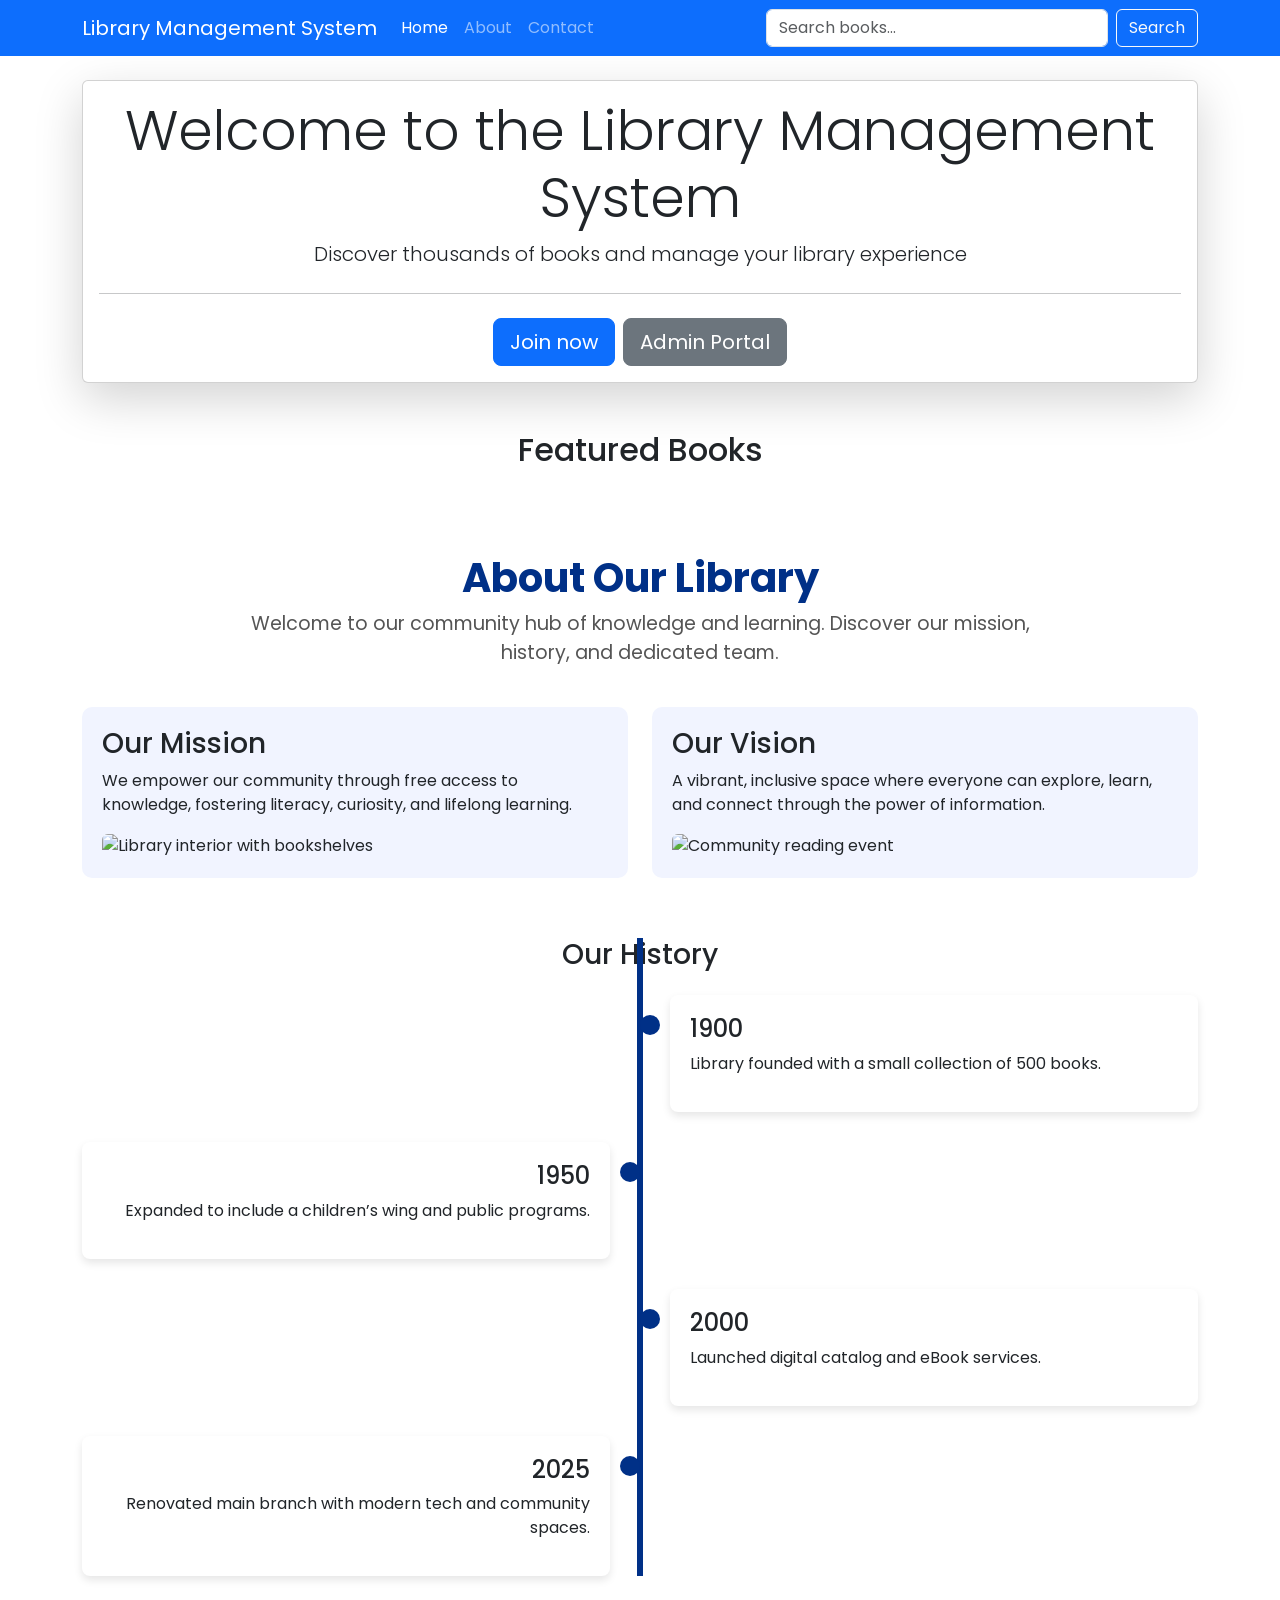
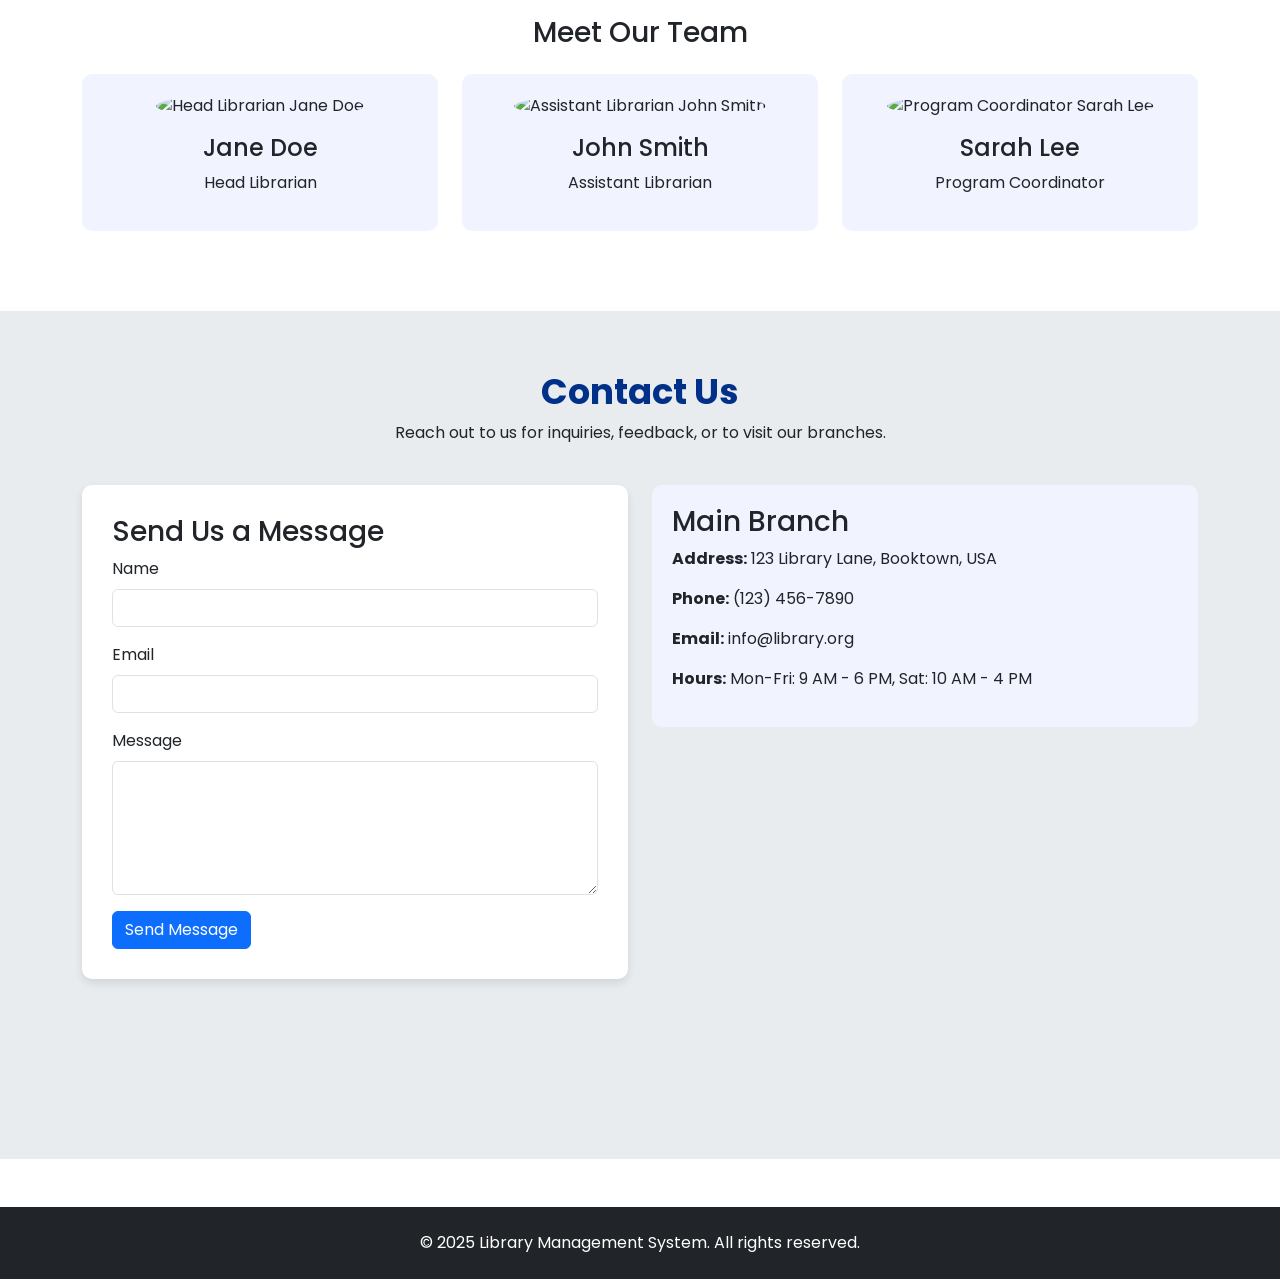
==== html files/index.html @ 6f48583d "working on the membership page" ====
<!DOCTYPE html>
<html lang="en">
<head>
    <meta charset="UTF-8">
    <meta name="viewport" content="width=device-width, initial-scale=1.0">
    <title>Library Management System</title>
    <link href="https://cdn.jsdelivr.net/npm/bootstrap@5.3.0-alpha1/dist/css/bootstrap.min.css" rel="stylesheet">
    <link rel="stylesheet" href="https://cdnjs.cloudflare.com/ajax/libs/animate.css/4.1.1/animate.min.css"/>
    <link rel="stylesheet" href="../style.css">
</head>
<body>
    <!-- Navigation Bar -->
    <nav class="navbar navbar-expand-lg navbar-dark bg-primary sticky-top">
        <div class="container">
            <a class="navbar-brand animate_animated animatepulse animate_infinite" href="#">
                <i class="bi bi-book"></i> Library Management System
            </a>
            <button class="navbar-toggler" type="button" data-bs-toggle="collapse" data-bs-target="#navbarNav">
                <span class="navbar-toggler-icon"></span>
            </button>
            <div class="collapse navbar-collapse" id="navbarNav">
                <ul class="navbar-nav me-auto">
                    <li class="nav-item">
                        <a class="nav-link active" href="index.html">Home</a>
                    </li>
                    <li class="nav-item">
                        <a class="nav-link" href="#about">About</a>
                    </li>
                    <li class="nav-item">
                        <a class="nav-link" href="#contact">Contact</a>
                    </li>
                </ul>
                <form class="d-flex" id="searchForm">
                    <input class="form-control me-2" type="search" id="searchInput" placeholder="Search books...">
                    <button class="btn btn-outline-light" type="submit">Search</button>
                </form>
            </div>
        </div>
    </nav>

    <!-- Main Content -->
    <div class="container mt-4">
        <div class="row">
            <div class="col-12">
                <div class="card shadow-lg animate_animated animate_fadeIn">
                    <div class="card-body text-center">
                        <h1 class="display-4">Welcome to the Library Management System</h1>
                        <p class="lead">Discover thousands of books and manage your library experience</p>
                        <hr class="my-4">
                        <div class="d-grid gap-2 d-md-flex justify-content-md-center">
                            <a href="./login.html" class="btn btn-primary btn-lg animate_animated animate_pulse">Join now</a>
                            <a href="adminlogin.html" class="btn btn-secondary btn-lg animate_animated animate_pulse">Admin Portal</a>
                        </div>
                    </div>
                </div>
            </div>
        </div>

        <!-- Featured Books Section -->
        <h2 class="mt-5 mb-4 text-center">Featured Books</h2>
        <div class="row" id="featuredBooks">
            <!-- Featured books will be loaded here dynamically -->
            <div class="d-flex justify-content-center">
                <div  id="stories" class="container-fluid d-flex justify-content-center align">
                  
                    <span class="visually-hidden">Loading...</span>
                </div>
            </div>
        </div>
    </div>

    

  <div class="modal fade" id="exampleModal" tabindex="-1" aria-labelledby="exampleModalLabel" aria-hidden="true">
    <div class="modal-dialog">
      <div class="modal-content">
        <div class="modal-header">
          <h1 class="modal-title fs-5" id="exampleModalLabel">Login to the Dashboard to proceed
</h1>
          <button type="button" class="btn-close" data-bs-dismiss="modal" aria-label="Close"></button>
        </div>
        <div class="modal-body">
            Click on login to procced 
        </div>
        <div class="modal-footer">
          <button type="button" class="btn btn-secondary" data-bs-dismiss="modal">Close</button>
          <button type="button" class="btn btn-primary"><a href="./login.html" style="color: white; text-decoration: none;">Proceed</a></button>
        </div>
      </div>
    </div>
  </div>

  
  <section id="about">
    <div class="container">
        <div class="about-header">
            <h1>About Our Library</h1>
            <p>Welcome to our community hub of knowledge and learning. Discover our mission, history, and dedicated team.</p>
        </div>
        <div class="row">
            <!-- Mission Statement -->
            <div class="col-md-6">
                <div class="mission-card">
                    <h3>Our Mission</h3>
                    <p>We empower our community through free access to knowledge, fostering literacy, curiosity, and lifelong learning.</p>
                    <img src="https://via.placeholder.com/300x200?text=Library+Interior" alt="Library interior with bookshelves" class="img-fluid rounded">
                </div>
            </div>
            <!-- Vision -->
            <div class="col-md-6">
                <div class="mission-card">
                    <h3>Our Vision</h3>
                    <p>A vibrant, inclusive space where everyone can explore, learn, and connect through the power of information.</p>
                    <img src="https://via.placeholder.com/300x200?text=Community+Reading" alt="Community reading event" class="img-fluid rounded">
                </div>
            </div>
        </div>
        <!-- History Timeline -->
        <div class="timeline">
            <h3 class="text-center mb-4">Our History</h3>
            <div class="timeline-item">
                <div class="timeline-content">
                    <h4>1900</h4>
                    <p>Library founded with a small collection of 500 books.</p>
                </div>
            </div>
            <div class="timeline-item">
                <div class="timeline-content">
                    <h4>1950</h4>
                    <p>Expanded to include a children’s wing and public programs.</p>
                </div>
            </div>
            <div class="timeline-item">
                <div class="timeline-content">
                    <h4>2000</h4>
                    <p>Launched digital catalog and eBook services.</p>
                </div>
            </div>
            <div class="timeline-item">
                <div class="timeline-content">
                    <h4>2025</h4>
                    <p>Renovated main branch with modern tech and community spaces.</p>
                </div>
            </div>
        </div>
        <!-- Team -->
        <div class="row">
            <h3 class="text-center mb-4">Meet Our Team</h3>
            <div class="col-md-4">
                <div class="team-card text-center">
                    <img src="https://via.placeholder.com/150?text=Librarian" alt="Head Librarian Jane Doe" class="rounded-circle mb-3">
                    <h4>Jane Doe</h4>
                    <p>Head Librarian</p>
                </div>
            </div>
            <div class="col-md-4">
                <div class="team-card text-center">
                    <img src="https://via.placeholder.com/150?text=Assistant" alt="Assistant Librarian John Smith" class="rounded-circle mb-3">
                    <h4>John Smith</h4>
                    <p>Assistant Librarian</p>
                </div>
            </div>
            <div class="col-md-4">
                <div class="team-card text-center">
                    <img src="https://via.placeholder.com/150?text=Coordinator" alt="Program Coordinator Sarah Lee" class="rounded-circle mb-3">
                    <h4>Sarah Lee</h4>
                    <p>Program Coordinator</p>
                </div>
            </div>
        </div>
    </div>
</section>


 <!-- Contact Us Section -->
 <section id="contact">
    <div class="container">
        <div class="contact-header">
            <h2>Contact Us</h2>
            <p>Reach out to us for inquiries, feedback, or to visit our branches.</p>
        </div>
        <div class="row">
            <!-- Contact Form -->
            <div class="col-md-6">
                <div class="contact-form">
                    <h3>Send Us a Message</h3>
                    <form action="#" method="POST" aria-label="Contact form">
                        <div class="mb-3">
                            <label for="name" class="form-label">Name</label>
                            <input type="text" class="form-control" id="name" name="name" required aria-required="true">
                        </div>
                        <div class="mb-3">
                            <label for="email" class="form-label">Email</label>
                            <input type="email" class="form-control" id="email" name="email" required aria-required="true">
                        </div>
                        <div class="mb-3">
                            <label for="message" class="form-label">Message</label>
                            <textarea class="form-control" id="message" name="message" rows="5" required aria-required="true"></textarea>
                        </div>
                        <button type="submit" class="btn btn-primary">Send Message</button>
                    </form>
                </div>
            </div>
            <!-- Branch Info & Map -->
            <div class="col-md-6">
                <div class="branch-info">
                    <h3>Main Branch</h3>
                    <p><strong>Address:</strong> 123 Library Lane, Booktown, USA</p>
                    <p><strong>Phone:</strong> (123) 456-7890</p>
                    <p><strong>Email:</strong> info@library.org</p>
                    <p><strong>Hours:</strong> Mon-Fri: 9 AM - 6 PM, Sat: 10 AM - 4 PM</p>
                </div>
                <div class="map-container">
                    <iframe src="https://www.google.com/maps/embed?pb=!1m18!1m12!1m3!1d3153.019587849805!2d-122.4194156846813!3d37.77492977975966!2m3!1f0!2f0!3f0!3m2!1i1024!2i768!4f13.1!3m3!1m2!1s0x8085808c5e5e5e5f%3A0x5e5e5e5e5e5e5e5e!2sSan%20Francisco%20Public%20Library!5e0!3m2!1sen!2sus!4v1634567890123!5m2!1sen!2sus" width="100%" height="100%" style="border:0;" allowfullscreen="" loading="lazy" aria-label="Map of Main Branch"></iframe>
                </div>
                <div class="social-links text-center mt-3">
                    <a href="#" aria-label="Follow us on Facebook"><i class="bi bi-facebook"></i></a>
                    <a href="#" aria-label="Follow us on Twitter"><i class="bi bi-twitter"></i></a>
                    <a href="#" aria-label="Follow us on Instagram"><i class="bi bi-instagram"></i></a>
                </div>
            </div>
        </div>
    </div>
</section>


<!-- Footer -->
<footer class="bg-dark text-white text-center py-4 mt-5">
    <div class="container">
        <p class="mb-0">© 2025 Library Management System. All rights reserved.</p>
    </div>
</footer>


    <!-- Bootstrap JS Bundle with Popper -->
    <script src="https://cdn.jsdelivr.net/npm/bootstrap@5.3.0-alpha1/dist/js/bootstrap.bundle.min.js"></script>
    <!-- Custom JS -->
    <script src="../js file/script.js"></script>
</body>

</html>
---- style.css ----
@import url('https://fonts.googleapis.com/css2?family=League+Spartan:wght@100..900&family=Montserrat:ital,wght@0,100..900;1,100..900&family=Poppins:ital,wght@0,100;0,200;0,300;0,400;0,500;0,600;0,700;0,800;0,900;1,100;1,200;1,300;1,400;1,500;1,600;1,700;1,800;1,900&family=Red+Hat+Text:ital,wght@0,300..700;1,300..700&family=Signika+Negative:wght@300..700&display=swap');

*{
    padding: 0;
    margin: 0;
    box-sizing: border-box;
}
body{
  font-family: Poppins !important;
  
}
#signupdiv{
  width: 50%;
}
#logindiv{
  width: 50%;
  display: none;
  margin: 20px auto !important;
}
#card img{
  width: 100%;
}

      #about {
          padding: 60px 0;
          background-color: #ffffff;
      }
      .about-header {
          text-align: center;
          margin-bottom: 40px;
      }
      .about-header h1 {
          font-size: 2.5rem;
          color: #003087;
          font-weight: 700;
      }
      .about-header p {
          font-size: 1.2rem;
          color: #555;
          max-width: 800px;
          margin: 0 auto;
      }
      .mission-card, .team-card {
          background-color: #f1f4ff;
          border: none;
          border-radius: 10px;
          padding: 20px;
          margin-bottom: 20px;
          transition: transform 0.3s ease, box-shadow 0.3s ease;
      }
      .mission-card:hover, .team-card:hover {
          transform: translateY(-5px);
          box-shadow: 0 8px 16px rgba(0, 0, 0, 0.1);
      }
      .timeline {
          position: relative;
          margin: 40px 0;
      }
      .timeline::before {
          content: '';
          position: absolute;
          width: 6px;
          background-color: #003087;
          top: 0;
          bottom: 0;
          left: 50%;
          transform: translateX(-50%);
      }
      .timeline-item {
          margin-bottom: 30px;
          position: relative;
          width: 50%;
      }
      .timeline-item:nth-child(odd) {
          left: 0;
          text-align: right;
          padding-right: 30px;
      }
      .timeline-item:nth-child(even) {
          left: 50%;
          padding-left: 30px;
      }
      .timeline-item .timeline-content {
          background-color: #fff;
          padding: 20px;
          border-radius: 8px;
          box-shadow: 0 4px 8px rgba(0, 0, 0, 0.1);
          position: relative;
      }
      .timeline-item .timeline-content::before {
          content: '';
          position: absolute;
          width: 20px;
          height: 20px;
          background-color: #003087;
          border-radius: 50%;
          top: 20px;
          right: -30px;
      }
      .timeline-item:nth-child(even) .timeline-content::before {
          left: -30px;
      }

      /* Contact Section */
      #contact {
          padding: 60px 0;
          background-color: #e9ecef;
      }
      .contact-header {
          text-align: center;
          margin-bottom: 40px;
      }
      .contact-header h2 {
          font-size: 2.2rem;
          color: #003087;
          font-weight: 700;
      }
      .contact-form {
          background-color: #fff;
          padding: 30px;
          border-radius: 10px;
          box-shadow: 0 4px 8px rgba(0, 0, 0, 0.1);
      }
      .form-control:focus {
          border-color: #003087;
          box-shadow: 0 0 5px rgba(0, 48, 135, 0.5);
      }
      .branch-info {
          background-color: #f1f4ff;
          padding: 20px;
          border-radius: 10px;
          margin-bottom: 20px;
      }
      .map-container {
          height: 300px;
          border-radius: 10px;
          overflow: hidden;
      }
      .social-links a {
          color: #003087;
          font-size: 1.5rem;
          margin: 0 10px;
          transition: color 0.3s ease;
      }
      .social-links a:hover {
          color: #005bb5;
      }

      /* Footer */
      footer {
          background-color: #003087;
          color: #fff;
          padding: 20px 0;
          text-align: center;
      }
      footer a {
          color: #f1f4ff;
          text-decoration: none;
      }
      footer a:hover {
          text-decoration: underline;
      }

      /* Accessibility Enhancements */
      .sr-only {
          position: absolute;
          width: 1px;
          height: 1px;
          padding: 0;
          margin: -1px;
          overflow: hidden;
          clip: rect(0, 0, 0, 0);
          border: 0;
      }
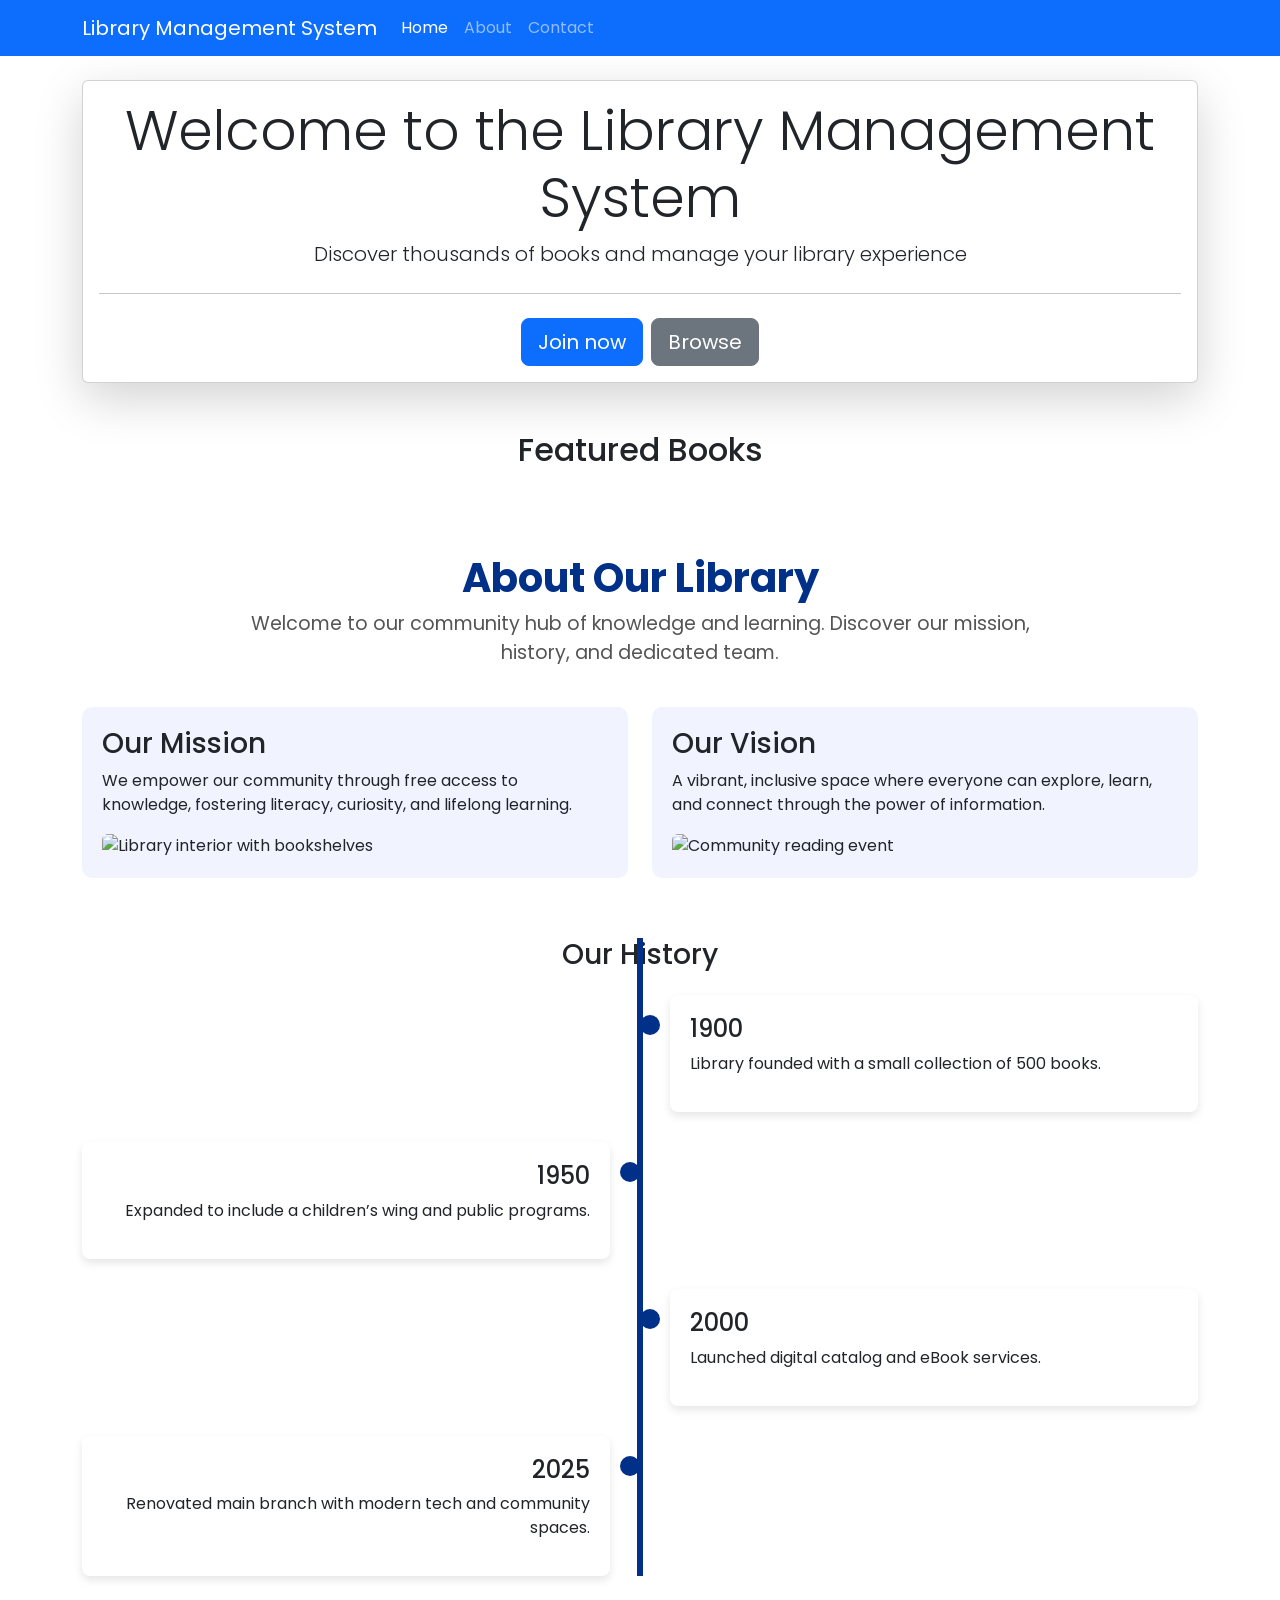
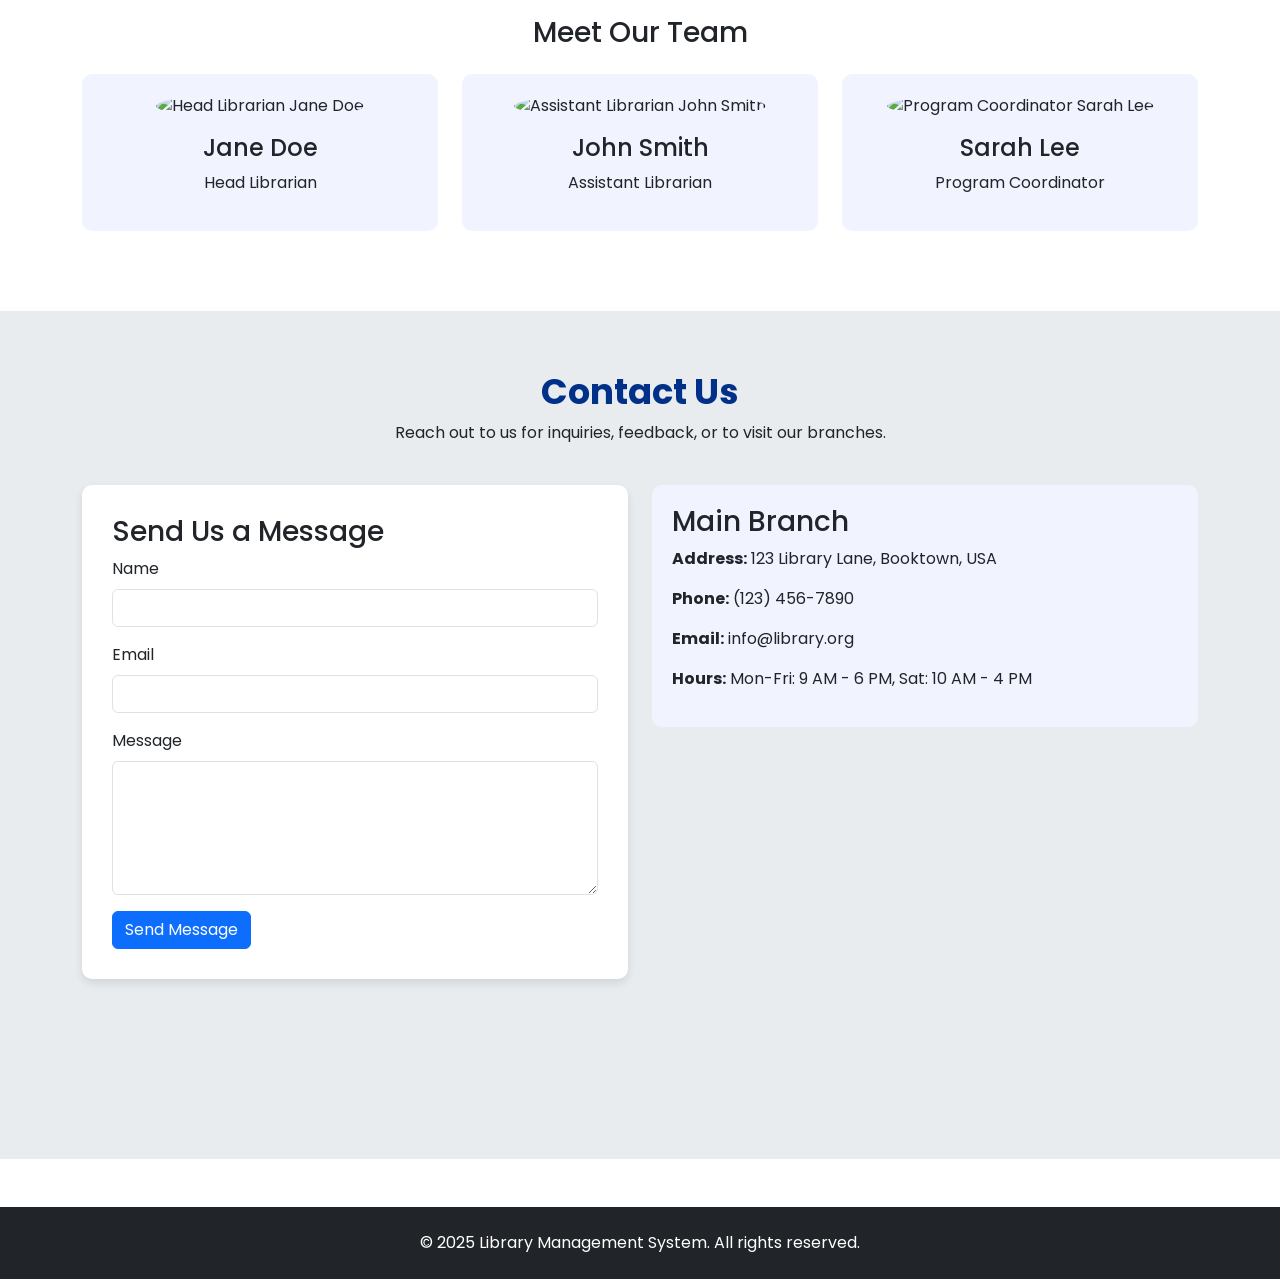
==== commit e22e6561: "done with gallery" ====
--- a/html files/index.html
+++ b/html files/index.html
@@ -4,8 +4,7 @@
     <meta charset="UTF-8">
     <meta name="viewport" content="width=device-width, initial-scale=1.0">
     <title>Library Management System</title>
-    <link href="https://cdn.jsdelivr.net/npm/bootstrap@5.3.0-alpha1/dist/css/bootstrap.min.css" rel="stylesheet">
-    <link rel="stylesheet" href="https://cdnjs.cloudflare.com/ajax/libs/animate.css/4.1.1/animate.min.css"/>
+    <link href="https://cdn.jsdelivr.net/npm/bootstrap@5.3.5/dist/css/bootstrap.min.css" rel="stylesheet" integrity="sha384-SgOJa3DmI69IUzQ2PVdRZhwQ+dy64/BUtbMJw1MZ8t5HZApcHrRKUc4W0kG879m7" crossorigin="anonymous">
     <link rel="stylesheet" href="../style.css">
 </head>
 <body>
@@ -30,10 +29,7 @@
                         <a class="nav-link" href="#contact">Contact</a>
                     </li>
                 </ul>
-                <form class="d-flex" id="searchForm">
-                    <input class="form-control me-2" type="search" id="searchInput" placeholder="Search books...">
-                    <button class="btn btn-outline-light" type="submit">Search</button>
-                </form>
+                
             </div>
         </div>
     </nav>
@@ -49,7 +45,7 @@
                         <hr class="my-4">
                         <div class="d-grid gap-2 d-md-flex justify-content-md-center">
                             <a href="./login.html" class="btn btn-primary btn-lg animate_animated animate_pulse">Join now</a>
-                            <a href="adminlogin.html" class="btn btn-secondary btn-lg animate_animated animate_pulse">Admin Portal</a>
+                            <a href="./book.html" class="btn btn-secondary btn-lg animate_animated animate_pulse">Browse</a>
                         </div>
                     </div>
                 </div>
@@ -232,9 +228,7 @@
 </footer>
 
 
-    <!-- Bootstrap JS Bundle with Popper -->
-    <script src="https://cdn.jsdelivr.net/npm/bootstrap@5.3.0-alpha1/dist/js/bootstrap.bundle.min.js"></script>
-    <!-- Custom JS -->
+<script src="https://cdn.jsdelivr.net/npm/bootstrap@5.3.5/dist/js/bootstrap.bundle.min.js" integrity="sha384-k6d4wzSIapyDyv1kpU366/PK5hCdSbCRGRCMv+eplOQJWyd1fbcAu9OCUj5zNLiq" crossorigin="anonymous"></script>
     <script src="../js file/script.js"></script>
 </body>
 
--- a/style.css
+++ b/style.css
@@ -172,3 +172,39 @@
           clip: rect(0, 0, 0, 0);
           border: 0;
       }
+      .book-item {
+        margin-bottom: 20px;
+    }
+    .borrowed-item {
+        margin-bottom: 15px;
+        /* overflow: scroll; */
+    }
+    #task {
+        display: flex;
+        flex-wrap: wrap;
+        gap: 15px;
+        justify-content: center;
+    }
+    .card img {
+        height: 250px;
+        object-fit: cover;
+    }
+    #borrowedBooks {
+        margin-top: 30px;
+        padding: 20px;
+        background-color: #f8f9fa;
+        border-radius: 10px;
+        overflow: scroll !important;
+        height: 200px;
+    }
+    #pagination {
+        margin: 20px 0;
+        display: flex;
+        justify-content: center;
+        align-items: center;
+    }
+@media screen and (max-width:900px) {
+    #logindiv, #signupdiv{
+        width: 99%;
+    }
+}
